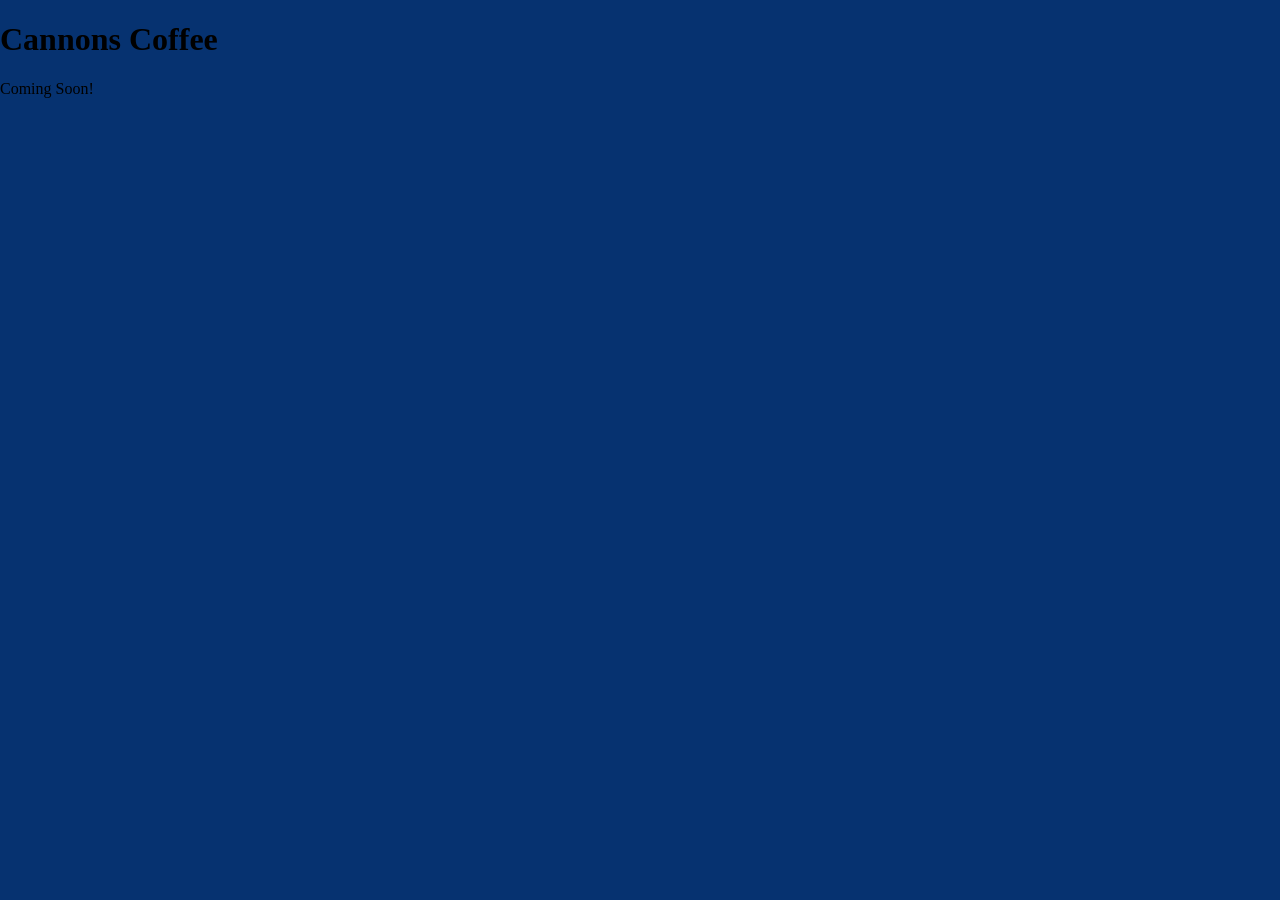
==== index.html @ f96c414a "initial commit" ====
<!DOCTYPE html>
<html lang="en">
<head>
    <meta charset="UTF-8">
    <meta name="viewport" content="width=device-width, initial-scale=1.0">
    <title>Document</title> 
    <link rel="stylesheet" href="css/styles.css">
</head>
<body>
<header>
    <h1>Cannons Coffee</h1>
</header>
<main>
    <p>Coming Soon!</p>
</main>
<footer>
</footer>
</body>
</html>
---- css/styles.css ----
html {
  box-sizing: border-box;
}
*,
*:before,
*:after {
  box-sizing: inherit;
}

body { 
  background-image: url(../images/your-image.jpg);
  color: black;
  background-color: #063270;
  margin: 0;
  padding: 0;
}
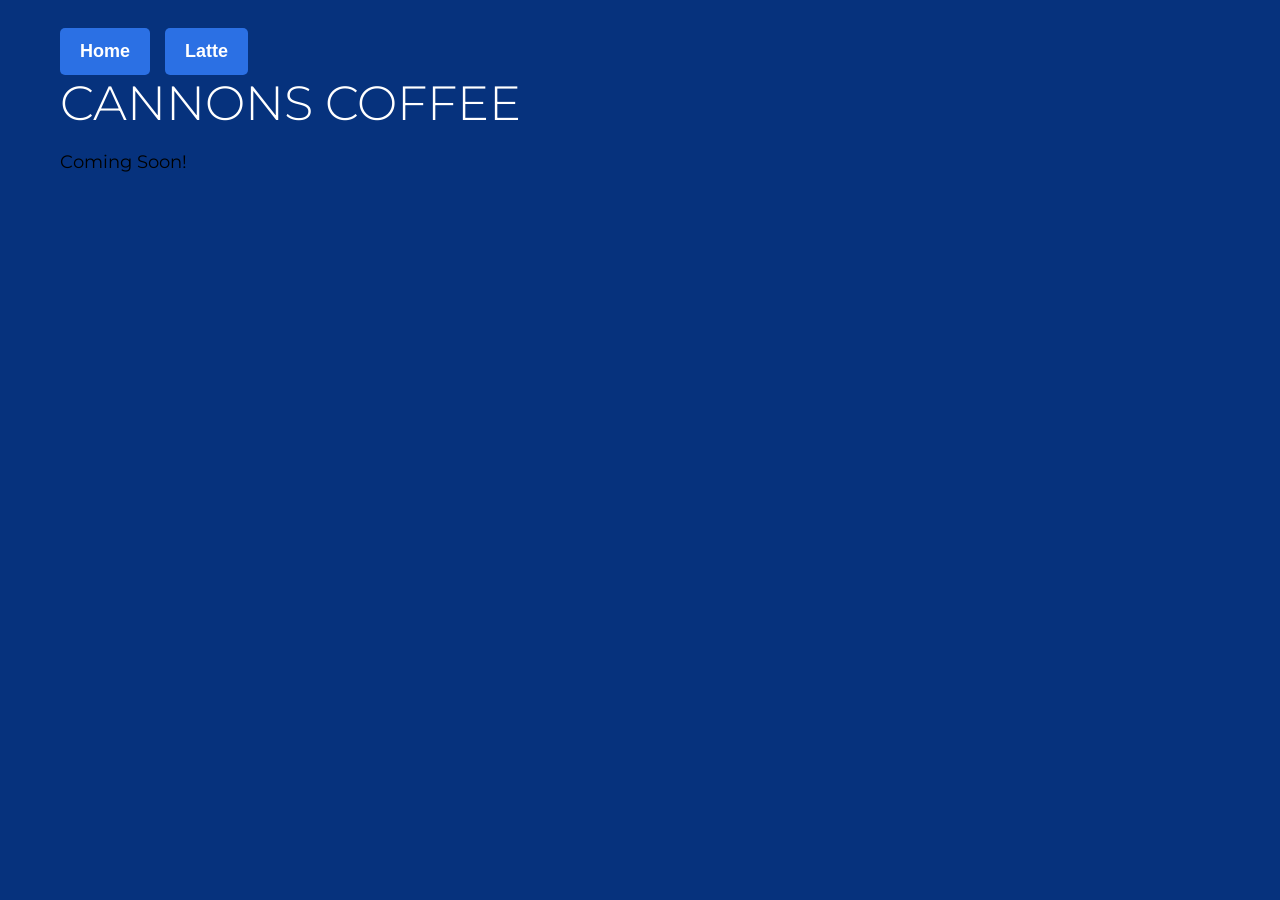
==== commit fb8b411a: "globle styles" ====
--- a/index.html
+++ b/index.html
@@ -1,19 +1,29 @@
-<!DOCTYPE html>
-<html lang="en">
-<head>
-    <meta charset="UTF-8">
-    <meta name="viewport" content="width=device-width, initial-scale=1.0">
-    <title>Document</title> 
-    <link rel="stylesheet" href="css/styles.css">
-</head>
-<body>
-<header>
-    <h1>Cannons Coffee</h1>
-</header>
-<main>
-    <p>Coming Soon!</p>
-</main>
-<footer>
-</footer>
-</body>
-</html>+    <!DOCTYPE html>
+    <html lang="en">
+    <head>
+        <meta charset="UTF-8">
+        <meta name="viewport" content="width=device-width, initial-scale=1.0">
+        <title>Document</title> 
+        <link rel="stylesheet" href="css/styles.css">
+    </head>
+    <body>  
+        <div class="container">
+        <nav>
+            <ul>
+                <li><a href="index.html">Home</a></li>
+                <li><a href="latte.html">Latte</a></li>
+            </ul>
+        </nav> 
+        
+            
+        <header>
+        <h1>Cannons Coffee</h1>
+    </header>
+    <main>
+        <p>Coming Soon!</p> 
+    </main>
+    <footer>
+    </footer> 
+    </div>
+    </body>
+    </html>
--- a/css/styles.css
+++ b/css/styles.css
@@ -1,16 +1,112 @@
-html {
-  box-sizing: border-box;
-}
-*,
-*:before,
-*:after {
-  box-sizing: inherit;
-}
+          @import url('https://fonts.googleapis.com/css2?family=Montserrat:ital,wght@0,100..900;1,100..900&display=swap');
 
-body { 
-  background-image: url(../images/your-image.jpg);
-  color: black;
-  background-color: #063270;
-  margin: 0;
-  padding: 0;
-}
+          :root {
+            --color-black: #000000;
+            --color-catalina: #06327d;
+            --color-bluetiful: #2b70e4;
+            --color-vegan: #209d5c;
+            --color-sunglow: #ffd034;
+            --color-white: #ffffff;
+            --color-light-blue: #cadbf8;
+            --font-main: 'Montserrat', sans-serif;
+          }
+
+          html {
+            box-sizing: border-box;
+          }
+
+
+          *,
+          *::before,
+          *::after {
+            box-sizing: inherit;
+          }
+
+          body {
+            font-family: var(--font-main);
+            font-size: 1.125rem;
+            line-height: 1.5;
+            color: var(--color-black);
+            background-color: var(--color-catalina);
+            padding: 20px;
+          }
+
+          h1 {
+            font-size: 3rem;
+            line-height: 1.1667;
+            font-weight: 300;
+            text-transform: uppercase;
+            margin: 0; 
+            color: var(--color-white);
+          }
+
+          h2 {
+            font-size: 2.5rem;
+            line-height: 1.1667;
+            font-weight: 300;
+            text-transform: uppercase;
+            margin-bottom: 1.5rem;
+            color: var(--color-bluetiful);
+          }
+
+          h3 {
+            font-size: 1.75rem;
+            line-height: 1.1667;
+            font-weight: 300;
+            margin-bottom: 1rem;
+          }
+
+        .container {
+      max-width: 1200px;                 
+      margin-right: auto;      
+      margin-left: auto;       
+      padding-right: 20px;     
+      padding-left: 20px;      
+      box-sizing: border-box;  
+    }
+          nav ul {
+            list-style-type: none;
+            margin: 0;
+            padding: 0;
+            display: flex;
+            gap: 15px;
+          }
+
+          nav li {
+            display: inline-block;
+          }
+
+          nav a {
+            display: inline-block;
+            text-decoration: none;
+            background-color: var(--color-bluetiful);
+            color: var(--color-white);
+            padding: 10px 20px;
+            border-radius: 5px;
+            font-family: sans-serif;
+            font-weight: bold;
+            transition: background-color 0.3s ease;
+          }
+
+          nav a:hover {
+            background-color: var(--color-catalina);
+          }
+
+          .button,
+          a.button {
+          display: inline-block;
+          padding: 0.65rem 1rem;
+          border: 0;
+          border-radius: 0.45rem;
+          background-color: var(--vegan);
+          color: var(--white);
+          font-family: var(--font-primary);
+          font-size: 0.95rem;
+          font-weight: 500;
+          line-height: 1.2;
+          text-align: center;
+          text-decoration: none;
+          text-transform: uppercase;
+          }
+
+
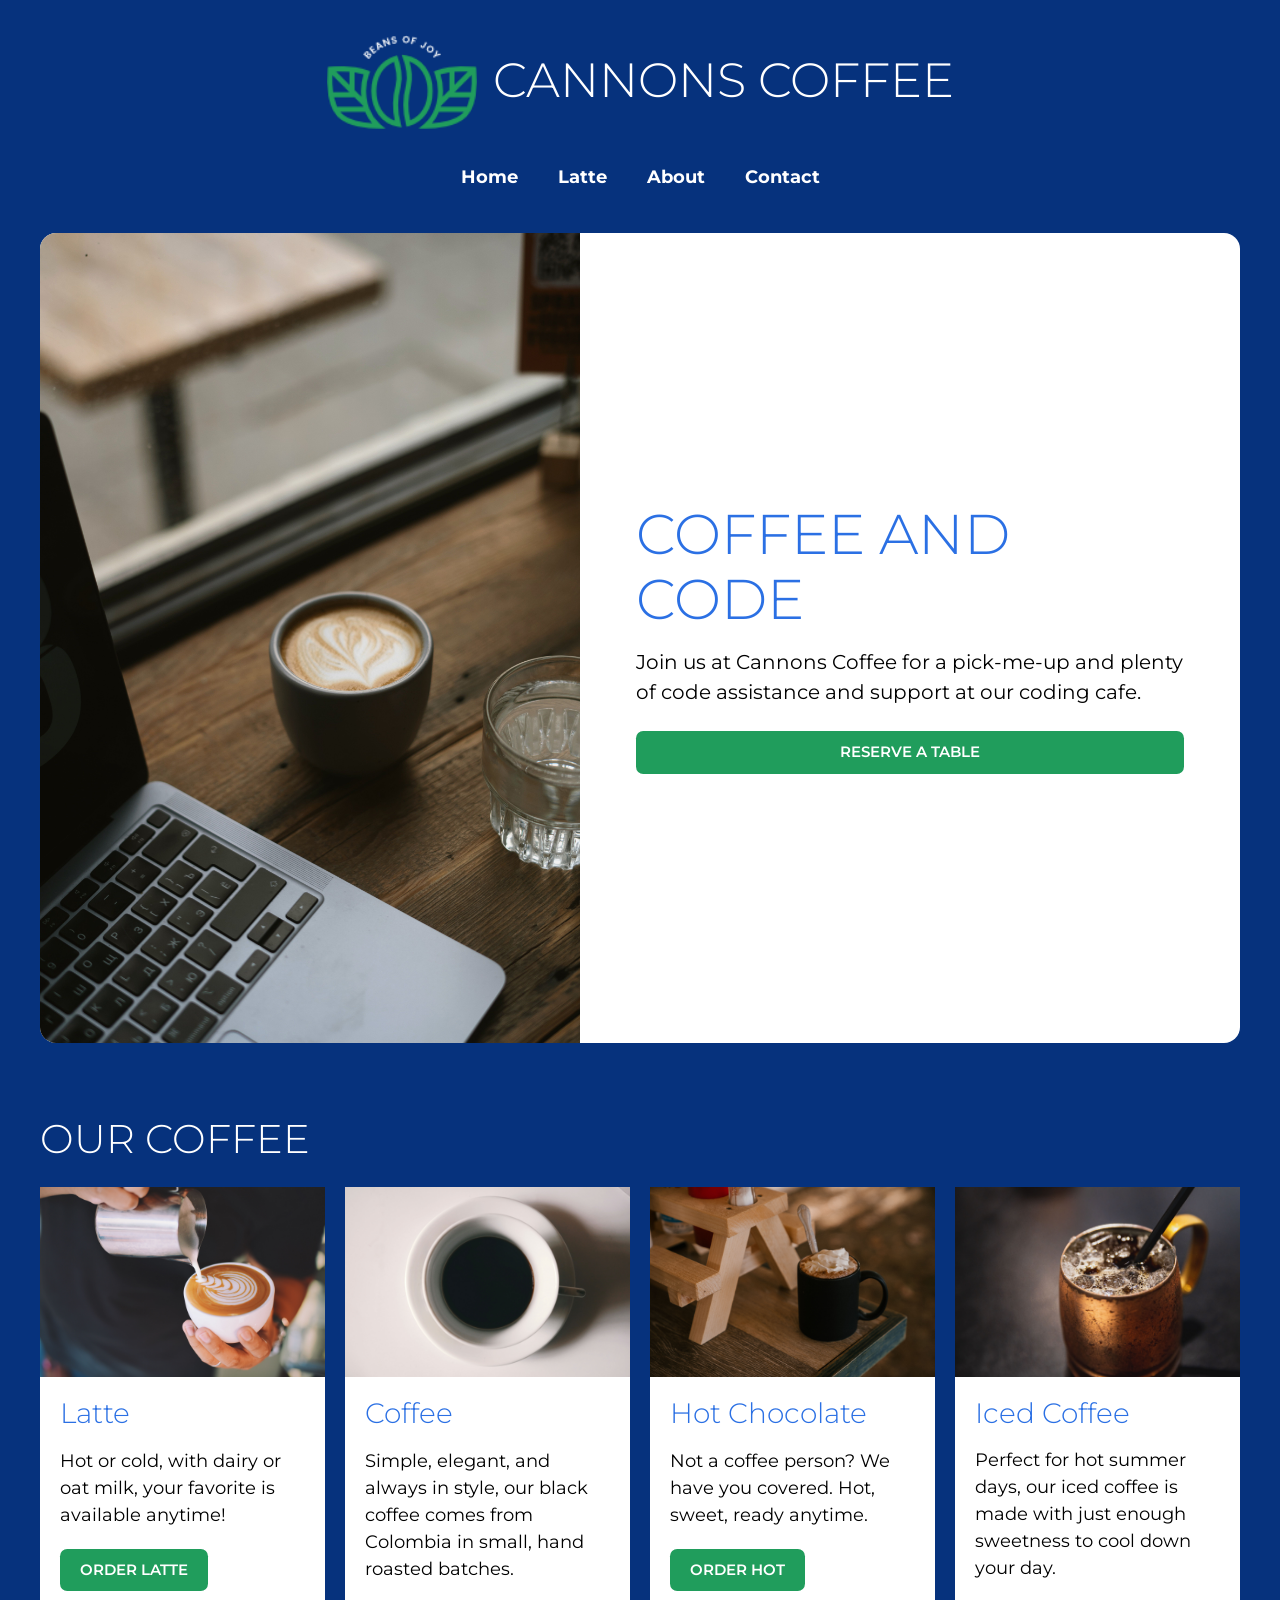
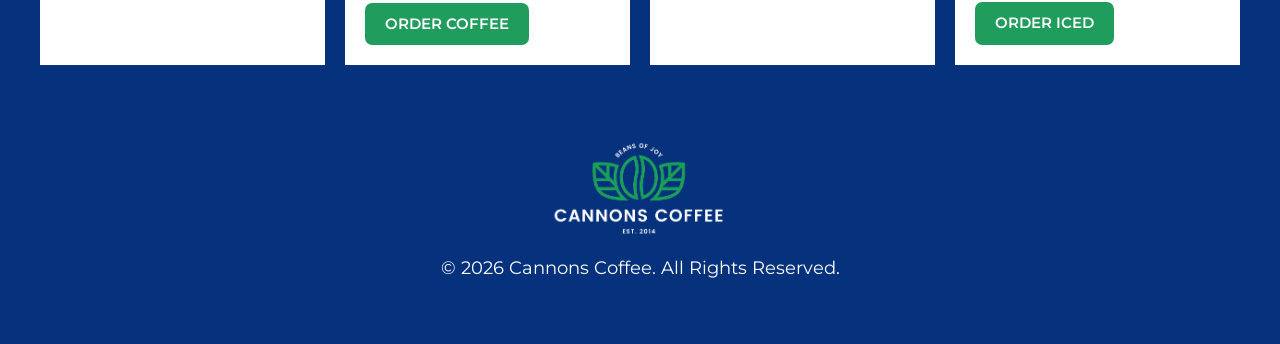
==== commit 52a1238e: "added content and styles" ====
--- a/index.html
+++ b/index.html
@@ -1,29 +1,159 @@
-    <!DOCTYPE html>
-    <html lang="en">
-    <head>
-        <meta charset="UTF-8">
-        <meta name="viewport" content="width=device-width, initial-scale=1.0">
-        <title>Document</title> 
-        <link rel="stylesheet" href="css/styles.css">
-    </head>
-    <body>  
-        <div class="container">
+<!DOCTYPE html>
+<html lang="en">
+
+<head>
+    <meta charset="UTF-8">
+    <meta name="viewport" content="width=device-width, initial-scale=1.0">
+    <title>Document</title>
+    <link rel="stylesheet" href="css/styles.css">
+</head>
+
+<body>
+    <div class="container">
+        <header>
+          
+            <h1>
+                <img src="images/logo-nav.png" alt="Cannons Coffee Logo, Beans of Joy" class="logo">
+                Cannons Coffee
+            </h1>
+            
         <nav>
-            <ul>
-                <li><a href="index.html">Home</a></li>
-                <li><a href="latte.html">Latte</a></li>
-            </ul>
-        </nav> 
+                <ul>
+                    <li><a href="index.html">Home</a></li>
+                    <li><a href="latte.html">Latte</a></li>
+                    <li><a href="https://www.dutchbros.com/">About</a></li>
+                    <li>
+                        <a href="mailto:jen.lackey26@gmail.com" target="_blank">Contact</a>
+                    </li>
+
+                </ul>
+            </nav>
+        </header>
+    <main>
+        <section class="opening">
+            
+            <img 
+            src="images/homepage.jpg"
+            alt="Laptop with a cup of coffee and a glass of water"
+            >
+
+            <div class="opening-text">
+                
+                <h2>Coffee and Code</h2>
+                
+                    <p>
+                    Join us at Cannons Coffee for a pick-me-up and plenty of code
+                    assistance and support at our coding cafe.
+                </p>
+                
+                <a href="https://www.opentable.com/" class="button">
+                    Reserve a Table
+                </a>
+                </div>
+
+        </section>
+            
+ <section class="coffee-section">
         
+        <h2>Our Coffee</h2>
+        
+    <div class="coffee-cards">     
+         
+<article class="coffee-card">
+    
+    <img src="images/lattepage.jpg" 
+         alt="Latte in a cup">
+    
+         
+
+    <div class="card-text">
+
+        <h3>Latte</h3>
+
+        <p> 
+        Hot or cold, with dairy or oat milk, your favorite is 
+        available anytime!
+        </p>
+
+        <a href="http://www.google.com/" class="button">
+            Order Latte 
+        </a>
+    </div>
+</article>
+
+<article class="coffee-card">
+    <img src="images/imagetwo.jpg"
+    alt="Coffee in a cup"
+    >
+
+    <div class="card-text">
+        <h3>Coffee</h3>
+       <p> 
+    Simple, elegant, and always in style, our black coffee 
+    comes from Colombia in small, hand roasted batches.
+       </p> 
+
+       <a href="http://www.google.com/" class="button">
+        Order Coffee 
+       </a>
+    </div>
+</article> 
+
+<article class="coffee-card">
+    <img 
+    src="images/imagethree.jpg"
+    alt="Hot Chocolate in a cup with whipped cream"
+    >
+
+    <div class="card-text">
+        <h3>Hot Chocolate</h3>
+
+         <p>
+            Not a coffee person? We have you covered. Hot, sweet, 
+            ready anytime.
+         </p>
+
+         <a href="http://www.google.com/" class="button">
+            Order Hot 
+         </a>
+    </div>
+</article>
+
+<article class="coffee-card">
+    <img 
+    src="images/imagefour.jpg"
+    alt="Iced coffee in a mug with a straw"
+    >
+
+    <div class="card-text">
+        <h3>Iced Coffee</h3>
+
+        <p> 
+           Perfect for hot summer days, our iced coffee is made with 
+           just enough sweetness to cool down your day. 
+        </p>
+
+        <a href="http://www.google.com/" class="button">
+            Order Iced 
+        </a>
+    </div>
+</article>
+
+    </div>
             
-        <header>
-        <h1>Cannons Coffee</h1>
-    </header>
-    <main>
-        <p>Coming Soon!</p> 
-    </main>
-    <footer>
-    </footer> 
+  </section>
+</main>
+        <footer>
+            <img 
+            src="images/logo-footer.png"
+            alt="Cannon Coffee, Beans of Joy! Est. 2014"
+            class="footer-logo">
+
+            <p> 
+                &copy; 2026 Cannons Coffee. All Rights Reserved.
+            </p>
+        </footer>
     </div>
-    </body>
-    </html>+</body>
+
+</html>
--- a/css/styles.css
+++ b/css/styles.css
@@ -29,15 +29,31 @@
             color: var(--color-black);
             background-color: var(--color-catalina);
             padding: 20px;
+            margin: 0;
+          } 
+
+          img { 
+            display: block;
+            max-width: 100%;
+            height: auto;
+          }
+         
+          header { 
+            padding-bottom: 2rem;
           }
 
           h1 {
-            font-size: 3rem;
+            display: flex;
+            justify-content: center;
+            align-items: center;
+            gap: 1rem;
+            font-size: 2rem;
             line-height: 1.1667;
             font-weight: 300;
             text-transform: uppercase;
-            margin: 0; 
+            margin: 0 0 1.5rem;
             color: var(--color-white);
+            white-space: nowrap;
           }
 
           h2 {
@@ -57,19 +73,18 @@
           }
 
         .container {
-      max-width: 1200px;                 
-      margin-right: auto;      
-      margin-left: auto;       
-      padding-right: 20px;     
-      padding-left: 20px;      
-      box-sizing: border-box;  
-    }
+          max-width: 1200px;
+          margin: 0 auto; 
+        }
+
           nav ul {
-            list-style-type: none;
-            margin: 0;
-            padding: 0;
-            display: flex;
-            gap: 15px;
+           display: flex;
+           flex-wrap: wrap;
+           justify-content: center;
+           list-style: none;
+           margin: 0;
+           padding: 0;
+           gap: 10px;
           }
 
           nav li {
@@ -78,35 +93,198 @@
 
           nav a {
             display: inline-block;
+            padding: 10px 15px;
+            color: var(--color-white);
+            font-family: var(--font-main);
+            font-weight: bold;
             text-decoration: none;
-            background-color: var(--color-bluetiful);
-            color: var(--color-white);
-            padding: 10px 20px;
-            border-radius: 5px;
-            font-family: sans-serif;
-            font-weight: bold;
-            transition: background-color 0.3s ease;
-          }
-
-          nav a:hover {
-            background-color: var(--color-catalina);
-          }
-
-          .button,
-          a.button {
-          display: inline-block;
-          padding: 0.65rem 1rem;
-          border: 0;
-          border-radius: 0.45rem;
-          background-color: var(--vegan);
-          color: var(--white);
-          font-family: var(--font-primary);
-          font-size: 0.95rem;
-          font-weight: 500;
-          line-height: 1.2;
-          text-align: center;
-          text-decoration: none;
-          text-transform: uppercase;
-          }
-
-
+          }
+          
+          nav a:hover,
+          nav a:focus {
+          color: var(--color-catalina);
+          background-color: var(--color-sunglow);
+          } 
+          
+          .logo {
+            width: 75px;
+            height: auto;
+          }
+
+.button,
+a.button {
+    display: inline-block;
+    padding: 0.75rem 1.25rem;
+    border: 0;
+    border-radius: 0.45rem;
+    background-color: var(--color-vegan);
+    color: var(--color-white);
+    font-family: var(--font-main);
+    font-size: 0.95rem;
+    font-weight: 600;
+    line-height: 1.2;
+    text-align: center;
+    text-decoration: none;
+    text-transform: uppercase;
+}
+
+.button:hover,
+.button:focus {
+  color: var(--color-catalina);
+  background-color: var(--color-sunglow);
+}
+
+footer {
+  padding: 2rem 1rem;
+  color: var(--color-white);
+  text-align: center;
+}
+
+.footer-logo {
+  width: 180px;
+  margin: 0 auto 1rem;
+}
+
+footer p {
+  margin: 0;
+}
+
+  .opening { 
+    background-color: var(--color-white);
+    overflow: hidden;
+    border-radius: 1rem;
+  }
+
+  .opening-text { 
+    padding: 2rem 1.5rem;
+  }
+
+  .opening h2 { 
+    margin: 0 0 1rem;
+    color: var(--color-bluetiful);
+    font-size: 2.5rem;
+    font-weight: 300;
+    line-height: 1.15;
+    text-transform: uppercase;
+  }
+
+  .opening p { 
+    margin: 0 0 1.5rem;
+  }
+
+  .opening img { 
+   width: 100%;
+   height: 300px;
+   object-fit: cover; 
+  }
+
+  .coffee-section { 
+    padding-top: 40px;
+    padding-bottom: 40px;
+  }
+  .coffee-section h2 { 
+    color: var(--color-white);
+  }
+  .coffee-cards {
+    display: grid;
+    gap: 20px;
+  }
+  .coffee-card {
+    background-color: var(--color-white);
+  }
+  .coffee-card img {
+    display: block;
+    width:100%;
+    height: auto;
+  }
+  .card-text {
+    padding: 20px;
+  }
+  .card-text h3 {
+    margin-top: 0;
+    color: var(--color-bluetiful);
+  }
+  .card-text p {
+    margin-bottom: 20px;
+  }
+
+
+@media (min-width: 650px) {
+  h1 { 
+    display: flex;
+    align-items: center;
+    gap: 1rem;
+    font-size: 2.5rem;
+  }
+
+  .logo {
+    width: 150px;
+    margin-bottom: 0;
+  }
+
+  header {
+    text-align: center;
+  }
+
+  nav ul {
+    display: flex;
+    justify-content: center;
+    flex-wrap: wrap;
+    list-style: none;
+    margin: 0;
+    padding: 0;
+    gap: 10px;
+  }
+
+  .opening { 
+    display:grid;
+    grid-template-columns: 1fr 1fr;
+    align-items: stretch;
+  } 
+
+  .opening-text { 
+    display: flex;
+    flex-direction: column;
+    justify-content: center;
+    padding: 2.5rem;
+  }
+
+  .opening img { 
+    height: 100%;
+    min-height: 450px;
+  }
+
+  .coffee-cards {
+    grid-template-columns: 1fr 1fr;
+  }
+}
+
+@media (min-width: 1000px) { 
+  body {
+    padding: 30px;
+  }
+  
+  h1 {
+   font-size: 3rem;
+  }
+
+  .opening { 
+    grid-template-columns: 45% 55%;
+  }
+
+  .opening-text { 
+    padding: 3.5rem;
+  }
+
+  .opening h2 {
+    font-size: 3.5rem;
+  }
+
+  .opening p {
+    font-size: 1.25rem;
+  }
+
+  .coffee-cards {
+    grid-template-columns: repeat(4, 1fr);
+  }
+}
